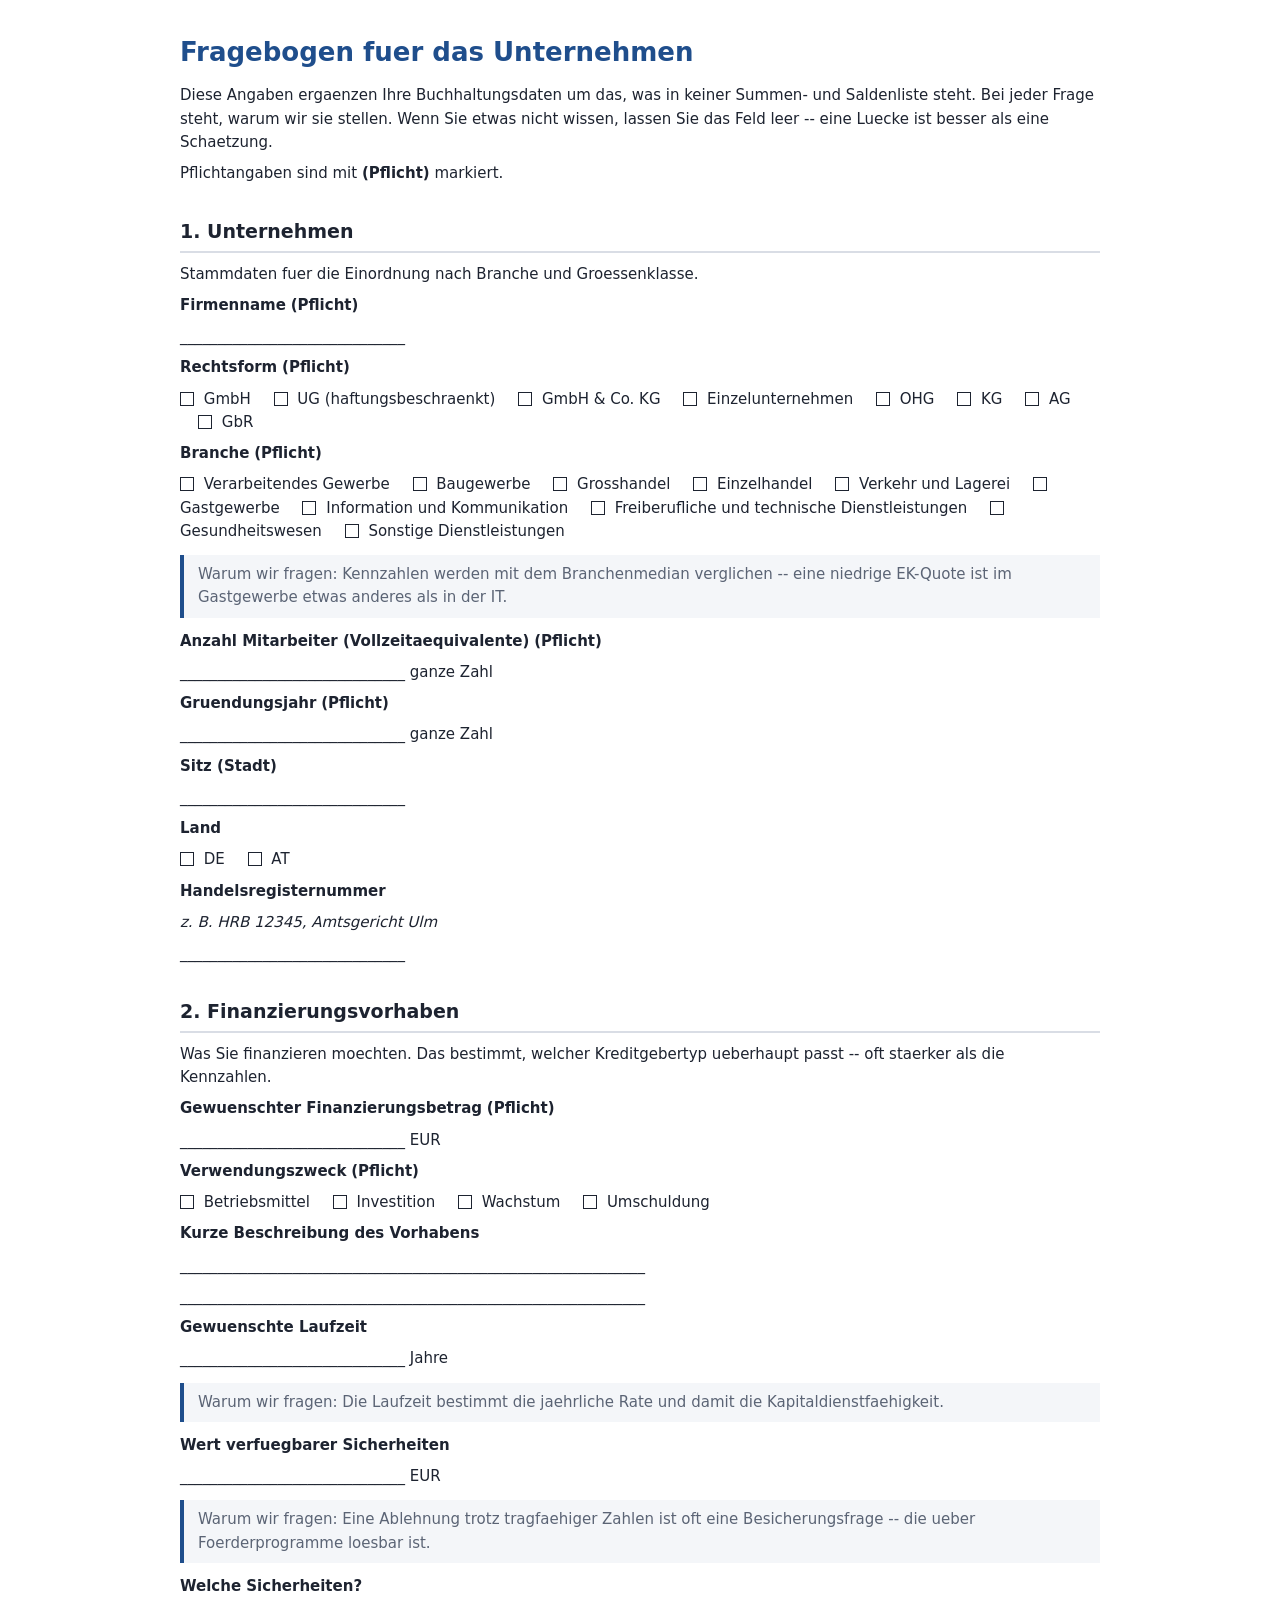
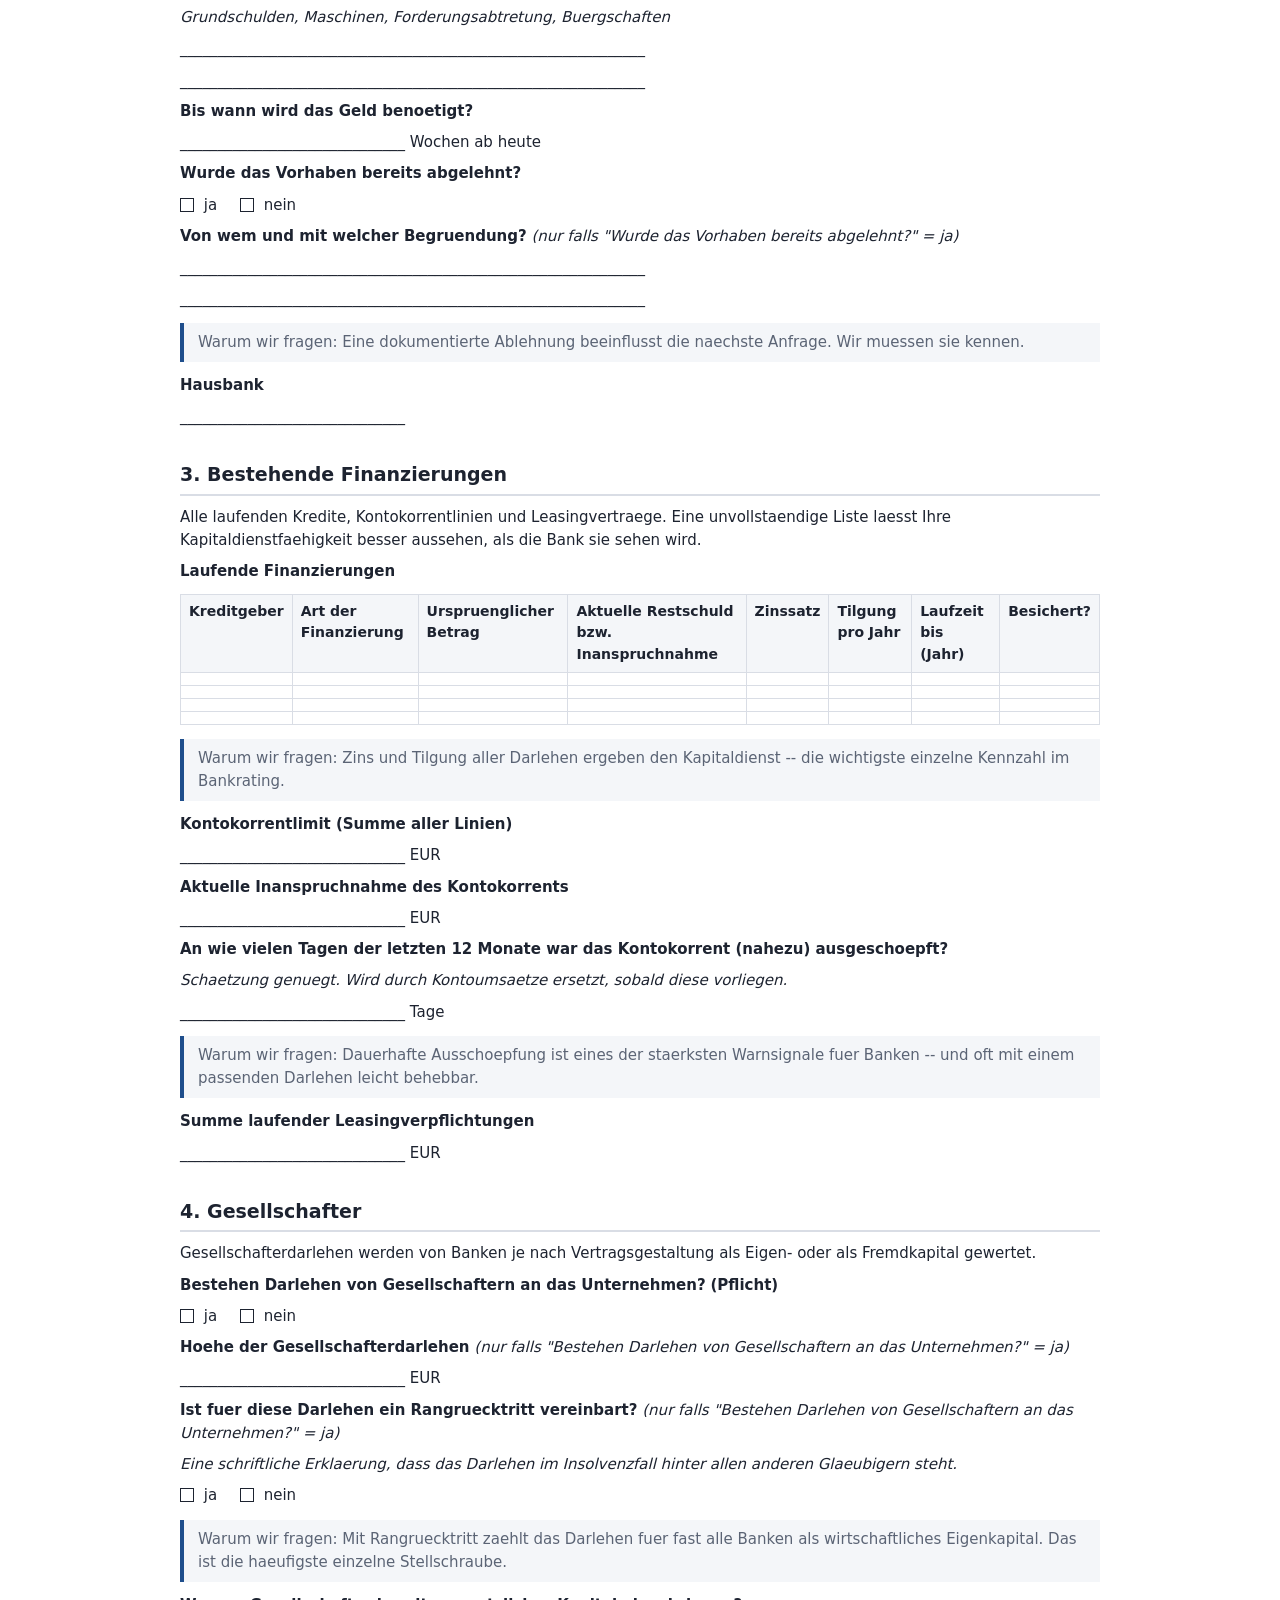
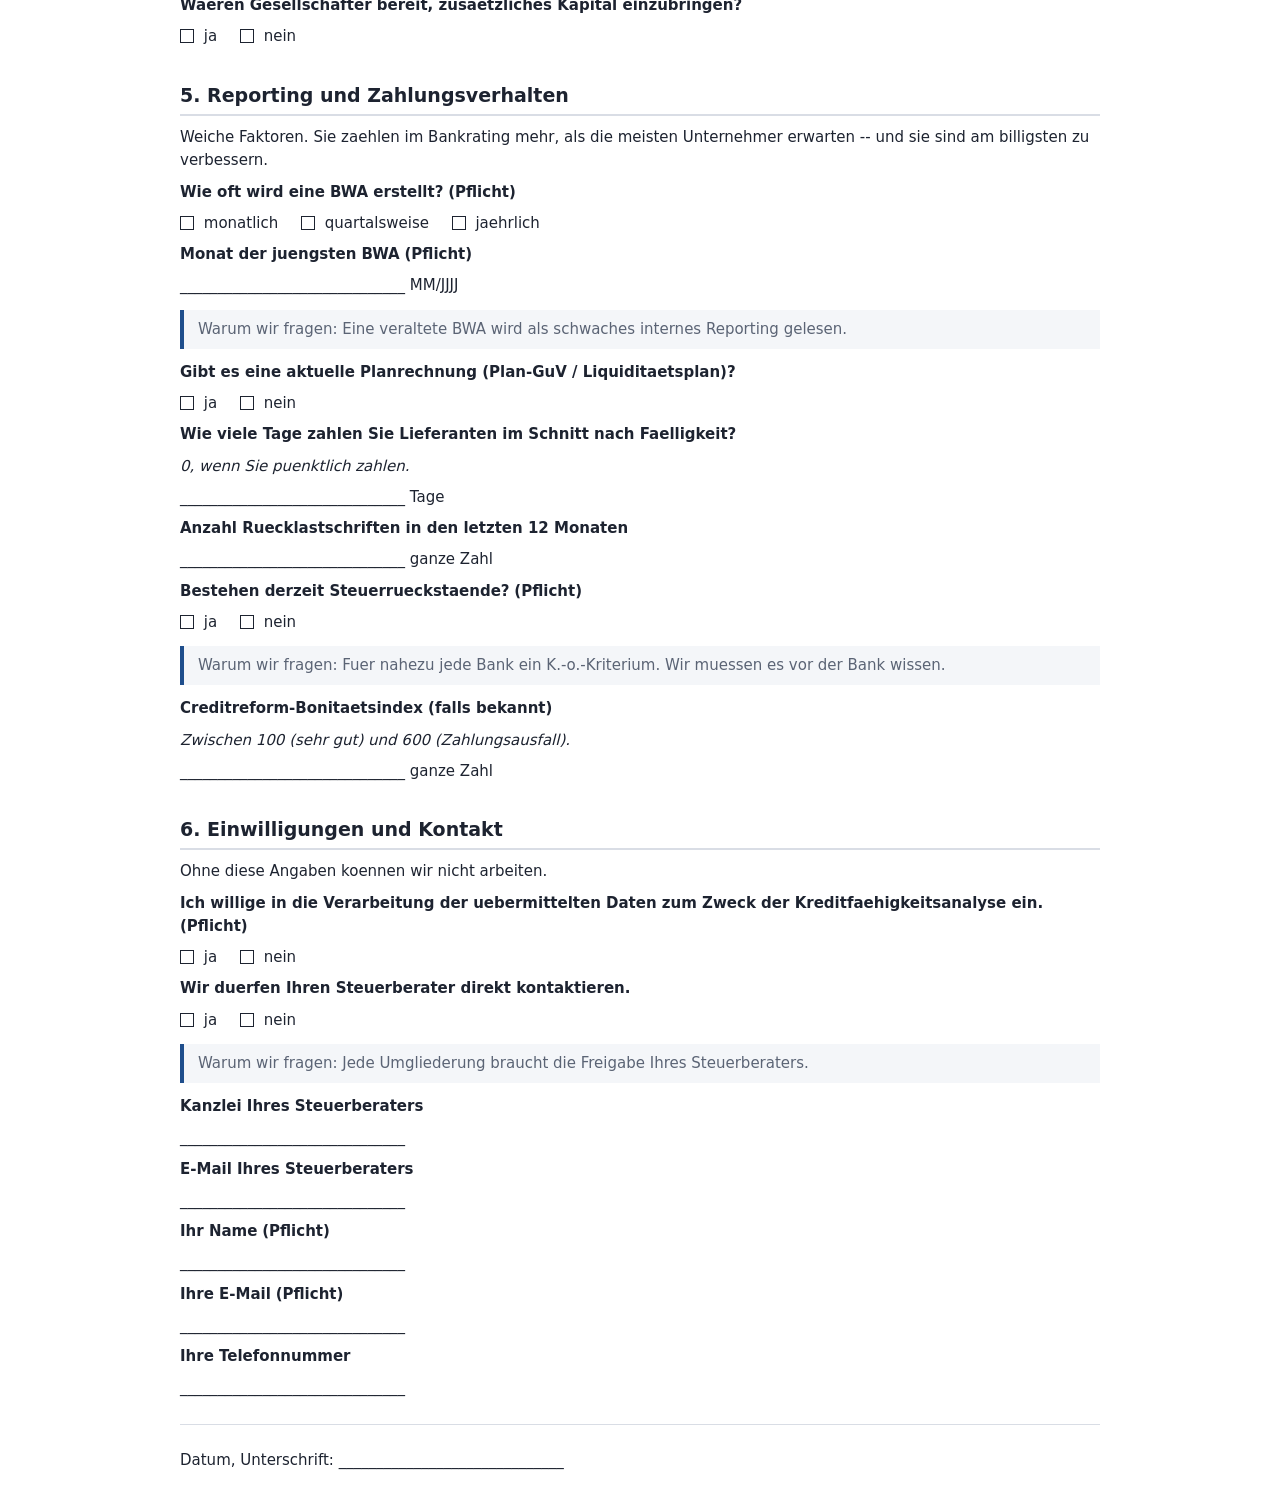
==== docs/intake/Fragebogen_Unternehmen.html @ 27d6b3a2 "Add client intake: questionnaires, uploads, letters, local portal Completes the engagement workflow " ====
<!doctype html>
<html lang="de"><head><meta charset="utf-8"><meta name="viewport" content="width=device-width, initial-scale=1"><title>Fragebogen fuer das Unternehmen</title><style>
:root { --ink:#1d2330; --muted:#5b6475; --line:#d9dde5; --accent:#1f4e8c; --warn:#8a1c1c;
        --bg:#ffffff; --soft:#f4f6f9; }
* { box-sizing: border-box; }
body { font: 15px/1.55 "Segoe UI", system-ui, -apple-system, Arial, sans-serif;
       color: var(--ink); background: var(--bg); margin: 0; padding: 32px 16px; }
main { max-width: 920px; margin: 0 auto; }
h1 { font-size: 26px; margin: 0 0 12px; color: var(--accent); }
h2 { font-size: 19px; margin: 32px 0 10px; padding-bottom: 4px;
     border-bottom: 2px solid var(--line); }
h3 { font-size: 16px; margin: 22px 0 6px; }
p { margin: 8px 0; }
.table-wrap { overflow-x: auto; margin: 10px 0 14px; }
table { border-collapse: collapse; width: 100%; font-size: 14px; }
th, td { border: 1px solid var(--line); padding: 6px 8px; text-align: left;
         vertical-align: top; }
th { background: var(--soft); }
blockquote { margin: 12px 0; padding: 8px 14px; border-left: 4px solid var(--accent);
             background: var(--soft); color: var(--muted); }
code { background: var(--soft); padding: 1px 4px; border-radius: 3px; }
pre { background: var(--soft); padding: 10px; overflow-x: auto; }
hr { border: 0; border-top: 1px solid var(--line); margin: 24px 0; }
.box { display:inline-block; width:14px; height:14px; border:1.5px solid var(--ink);
       vertical-align:-2px; margin: 0 5px 0 18px; }
p > .box:first-child { margin-left: 0; }
@media print {
  body { padding: 0; font-size: 12px; }
  h2 { page-break-after: avoid; }
  table, blockquote { page-break-inside: avoid; }
}
</style></head><body><main>
<h1>Fragebogen fuer das Unternehmen</h1>
<p>Diese Angaben ergaenzen Ihre Buchhaltungsdaten um das, was in keiner Summen- und Saldenliste steht. Bei jeder Frage steht, warum wir sie stellen. Wenn Sie etwas nicht wissen, lassen Sie das Feld leer -- eine Luecke ist besser als eine Schaetzung.</p>
<p>Pflichtangaben sind mit <strong>(Pflicht)</strong> markiert.</p>
<h2>1. Unternehmen</h2>
<p>Stammdaten fuer die Einordnung nach Branche und Groessenklasse.</p>
<p><strong>Firmenname</strong> <strong>(Pflicht)</strong></p>
<p>______________________________</p>
<p><strong>Rechtsform</strong> <strong>(Pflicht)</strong></p>
<p><span class="box"></span> GmbH   <span class="box"></span> UG (haftungsbeschraenkt)   <span class="box"></span> GmbH &amp; Co. KG   <span class="box"></span> Einzelunternehmen   <span class="box"></span> OHG   <span class="box"></span> KG   <span class="box"></span> AG   <span class="box"></span> GbR</p>
<p><strong>Branche</strong> <strong>(Pflicht)</strong></p>
<p><span class="box"></span> Verarbeitendes Gewerbe   <span class="box"></span> Baugewerbe   <span class="box"></span> Grosshandel   <span class="box"></span> Einzelhandel   <span class="box"></span> Verkehr und Lagerei   <span class="box"></span> Gastgewerbe   <span class="box"></span> Information und Kommunikation   <span class="box"></span> Freiberufliche und technische Dienstleistungen   <span class="box"></span> Gesundheitswesen   <span class="box"></span> Sonstige Dienstleistungen</p>
<blockquote>Warum wir fragen: Kennzahlen werden mit dem Branchenmedian verglichen -- eine niedrige EK-Quote ist im Gastgewerbe etwas anderes als in der IT.</blockquote>
<p><strong>Anzahl Mitarbeiter (Vollzeitaequivalente)</strong> <strong>(Pflicht)</strong></p>
<p>______________________________ ganze Zahl</p>
<p><strong>Gruendungsjahr</strong> <strong>(Pflicht)</strong></p>
<p>______________________________ ganze Zahl</p>
<p><strong>Sitz (Stadt)</strong></p>
<p>______________________________</p>
<p><strong>Land</strong></p>
<p><span class="box"></span> DE   <span class="box"></span> AT</p>
<p><strong>Handelsregisternummer</strong></p>
<p><em>z. B. HRB 12345, Amtsgericht Ulm</em></p>
<p>______________________________</p>
<h2>2. Finanzierungsvorhaben</h2>
<p>Was Sie finanzieren moechten. Das bestimmt, welcher Kreditgebertyp ueberhaupt passt -- oft staerker als die Kennzahlen.</p>
<p><strong>Gewuenschter Finanzierungsbetrag</strong> <strong>(Pflicht)</strong></p>
<p>______________________________ EUR</p>
<p><strong>Verwendungszweck</strong> <strong>(Pflicht)</strong></p>
<p><span class="box"></span> Betriebsmittel   <span class="box"></span> Investition   <span class="box"></span> Wachstum   <span class="box"></span> Umschuldung</p>
<p><strong>Kurze Beschreibung des Vorhabens</strong></p>
<p>______________________________________________________________</p>
<p>______________________________________________________________</p>
<p><strong>Gewuenschte Laufzeit</strong></p>
<p>______________________________ Jahre</p>
<blockquote>Warum wir fragen: Die Laufzeit bestimmt die jaehrliche Rate und damit die Kapitaldienstfaehigkeit.</blockquote>
<p><strong>Wert verfuegbarer Sicherheiten</strong></p>
<p>______________________________ EUR</p>
<blockquote>Warum wir fragen: Eine Ablehnung trotz tragfaehiger Zahlen ist oft eine Besicherungsfrage -- die ueber Foerderprogramme loesbar ist.</blockquote>
<p><strong>Welche Sicherheiten?</strong></p>
<p><em>Grundschulden, Maschinen, Forderungsabtretung, Buergschaften</em></p>
<p>______________________________________________________________</p>
<p>______________________________________________________________</p>
<p><strong>Bis wann wird das Geld benoetigt?</strong></p>
<p>______________________________ Wochen ab heute</p>
<p><strong>Wurde das Vorhaben bereits abgelehnt?</strong></p>
<p><span class="box"></span> ja   <span class="box"></span> nein</p>
<p><strong>Von wem und mit welcher Begruendung?</strong> <em>(nur falls "Wurde das Vorhaben bereits abgelehnt?" = ja)</em></p>
<p>______________________________________________________________</p>
<p>______________________________________________________________</p>
<blockquote>Warum wir fragen: Eine dokumentierte Ablehnung beeinflusst die naechste Anfrage. Wir muessen sie kennen.</blockquote>
<p><strong>Hausbank</strong></p>
<p>______________________________</p>
<h2>3. Bestehende Finanzierungen</h2>
<p>Alle laufenden Kredite, Kontokorrentlinien und Leasingvertraege. Eine unvollstaendige Liste laesst Ihre Kapitaldienstfaehigkeit besser aussehen, als die Bank sie sehen wird.</p>
<p><strong>Laufende Finanzierungen</strong></p>
<div class="table-wrap"><table><thead><tr><th>Kreditgeber</th><th>Art der Finanzierung</th><th>Urspruenglicher Betrag</th><th>Aktuelle Restschuld bzw. Inanspruchnahme</th><th>Zinssatz</th><th>Tilgung pro Jahr</th><th>Laufzeit bis (Jahr)</th><th>Besichert?</th></tr></thead><tbody><tr><td></td><td></td><td></td><td></td><td></td><td></td><td></td><td></td></tr><tr><td></td><td></td><td></td><td></td><td></td><td></td><td></td><td></td></tr><tr><td></td><td></td><td></td><td></td><td></td><td></td><td></td><td></td></tr><tr><td></td><td></td><td></td><td></td><td></td><td></td><td></td><td></td></tr></tbody></table></div>
<blockquote>Warum wir fragen: Zins und Tilgung aller Darlehen ergeben den Kapitaldienst -- die wichtigste einzelne Kennzahl im Bankrating.</blockquote>
<p><strong>Kontokorrentlimit (Summe aller Linien)</strong></p>
<p>______________________________ EUR</p>
<p><strong>Aktuelle Inanspruchnahme des Kontokorrents</strong></p>
<p>______________________________ EUR</p>
<p><strong>An wie vielen Tagen der letzten 12 Monate war das Kontokorrent (nahezu) ausgeschoepft?</strong></p>
<p><em>Schaetzung genuegt. Wird durch Kontoumsaetze ersetzt, sobald diese vorliegen.</em></p>
<p>______________________________ Tage</p>
<blockquote>Warum wir fragen: Dauerhafte Ausschoepfung ist eines der staerksten Warnsignale fuer Banken -- und oft mit einem passenden Darlehen leicht behebbar.</blockquote>
<p><strong>Summe laufender Leasingverpflichtungen</strong></p>
<p>______________________________ EUR</p>
<h2>4. Gesellschafter</h2>
<p>Gesellschafterdarlehen werden von Banken je nach Vertragsgestaltung als Eigen- oder als Fremdkapital gewertet.</p>
<p><strong>Bestehen Darlehen von Gesellschaftern an das Unternehmen?</strong> <strong>(Pflicht)</strong></p>
<p><span class="box"></span> ja   <span class="box"></span> nein</p>
<p><strong>Hoehe der Gesellschafterdarlehen</strong> <em>(nur falls "Bestehen Darlehen von Gesellschaftern an das Unternehmen?" = ja)</em></p>
<p>______________________________ EUR</p>
<p><strong>Ist fuer diese Darlehen ein Rangruecktritt vereinbart?</strong> <em>(nur falls "Bestehen Darlehen von Gesellschaftern an das Unternehmen?" = ja)</em></p>
<p><em>Eine schriftliche Erklaerung, dass das Darlehen im Insolvenzfall hinter allen anderen Glaeubigern steht.</em></p>
<p><span class="box"></span> ja   <span class="box"></span> nein</p>
<blockquote>Warum wir fragen: Mit Rangruecktritt zaehlt das Darlehen fuer fast alle Banken als wirtschaftliches Eigenkapital. Das ist die haeufigste einzelne Stellschraube.</blockquote>
<p><strong>Waeren Gesellschafter bereit, zusaetzliches Kapital einzubringen?</strong></p>
<p><span class="box"></span> ja   <span class="box"></span> nein</p>
<h2>5. Reporting und Zahlungsverhalten</h2>
<p>Weiche Faktoren. Sie zaehlen im Bankrating mehr, als die meisten Unternehmer erwarten -- und sie sind am billigsten zu verbessern.</p>
<p><strong>Wie oft wird eine BWA erstellt?</strong> <strong>(Pflicht)</strong></p>
<p><span class="box"></span> monatlich   <span class="box"></span> quartalsweise   <span class="box"></span> jaehrlich</p>
<p><strong>Monat der juengsten BWA</strong> <strong>(Pflicht)</strong></p>
<p>______________________________ MM/JJJJ</p>
<blockquote>Warum wir fragen: Eine veraltete BWA wird als schwaches internes Reporting gelesen.</blockquote>
<p><strong>Gibt es eine aktuelle Planrechnung (Plan-GuV / Liquiditaetsplan)?</strong></p>
<p><span class="box"></span> ja   <span class="box"></span> nein</p>
<p><strong>Wie viele Tage zahlen Sie Lieferanten im Schnitt nach Faelligkeit?</strong></p>
<p><em>0, wenn Sie puenktlich zahlen.</em></p>
<p>______________________________ Tage</p>
<p><strong>Anzahl Ruecklastschriften in den letzten 12 Monaten</strong></p>
<p>______________________________ ganze Zahl</p>
<p><strong>Bestehen derzeit Steuerrueckstaende?</strong> <strong>(Pflicht)</strong></p>
<p><span class="box"></span> ja   <span class="box"></span> nein</p>
<blockquote>Warum wir fragen: Fuer nahezu jede Bank ein K.-o.-Kriterium. Wir muessen es vor der Bank wissen.</blockquote>
<p><strong>Creditreform-Bonitaetsindex (falls bekannt)</strong></p>
<p><em>Zwischen 100 (sehr gut) und 600 (Zahlungsausfall).</em></p>
<p>______________________________ ganze Zahl</p>
<h2>6. Einwilligungen und Kontakt</h2>
<p>Ohne diese Angaben koennen wir nicht arbeiten.</p>
<p><strong>Ich willige in die Verarbeitung der uebermittelten Daten zum Zweck der Kreditfaehigkeitsanalyse ein.</strong> <strong>(Pflicht)</strong></p>
<p><span class="box"></span> ja   <span class="box"></span> nein</p>
<p><strong>Wir duerfen Ihren Steuerberater direkt kontaktieren.</strong></p>
<p><span class="box"></span> ja   <span class="box"></span> nein</p>
<blockquote>Warum wir fragen: Jede Umgliederung braucht die Freigabe Ihres Steuerberaters.</blockquote>
<p><strong>Kanzlei Ihres Steuerberaters</strong></p>
<p>______________________________</p>
<p><strong>E-Mail Ihres Steuerberaters</strong></p>
<p>______________________________</p>
<p><strong>Ihr Name</strong> <strong>(Pflicht)</strong></p>
<p>______________________________</p>
<p><strong>Ihre E-Mail</strong> <strong>(Pflicht)</strong></p>
<p>______________________________</p>
<p><strong>Ihre Telefonnummer</strong></p>
<p>______________________________</p>
<hr>
<p>Datum, Unterschrift: ______________________________</p>
</main></body></html>
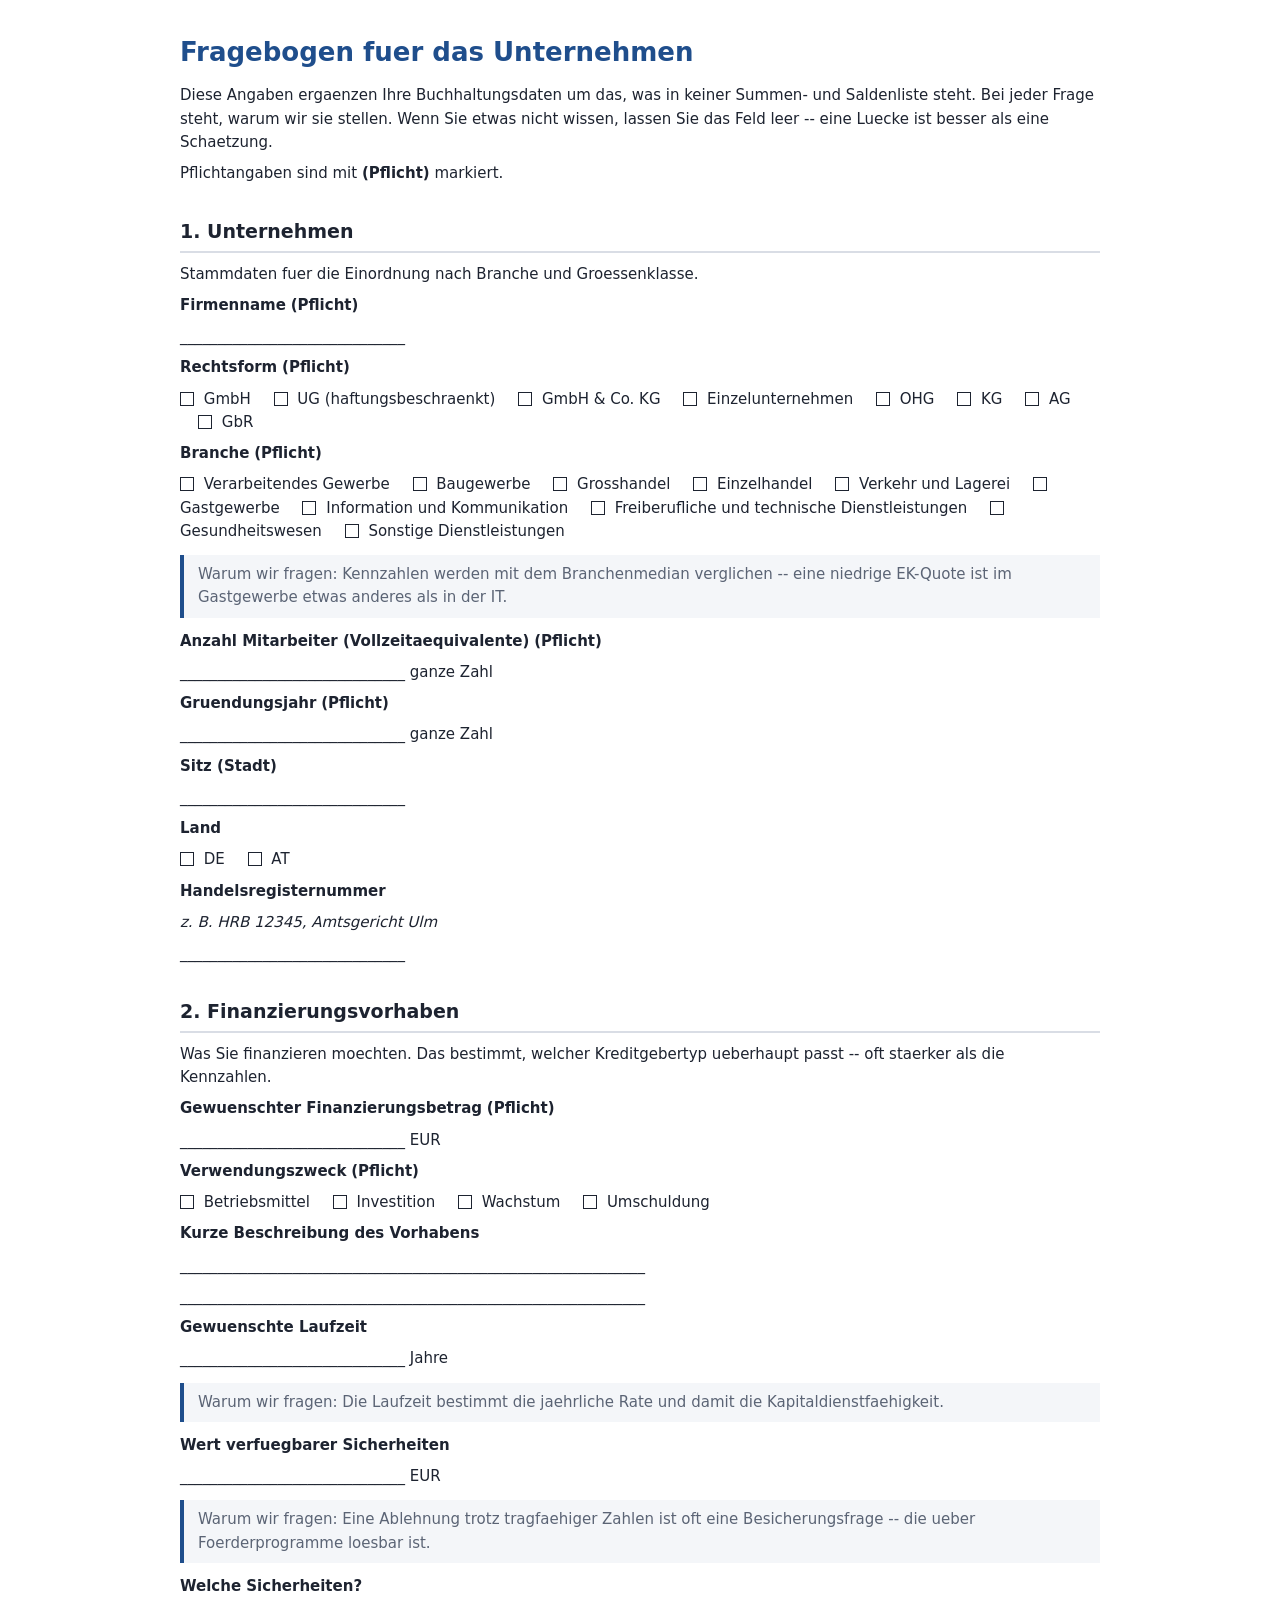
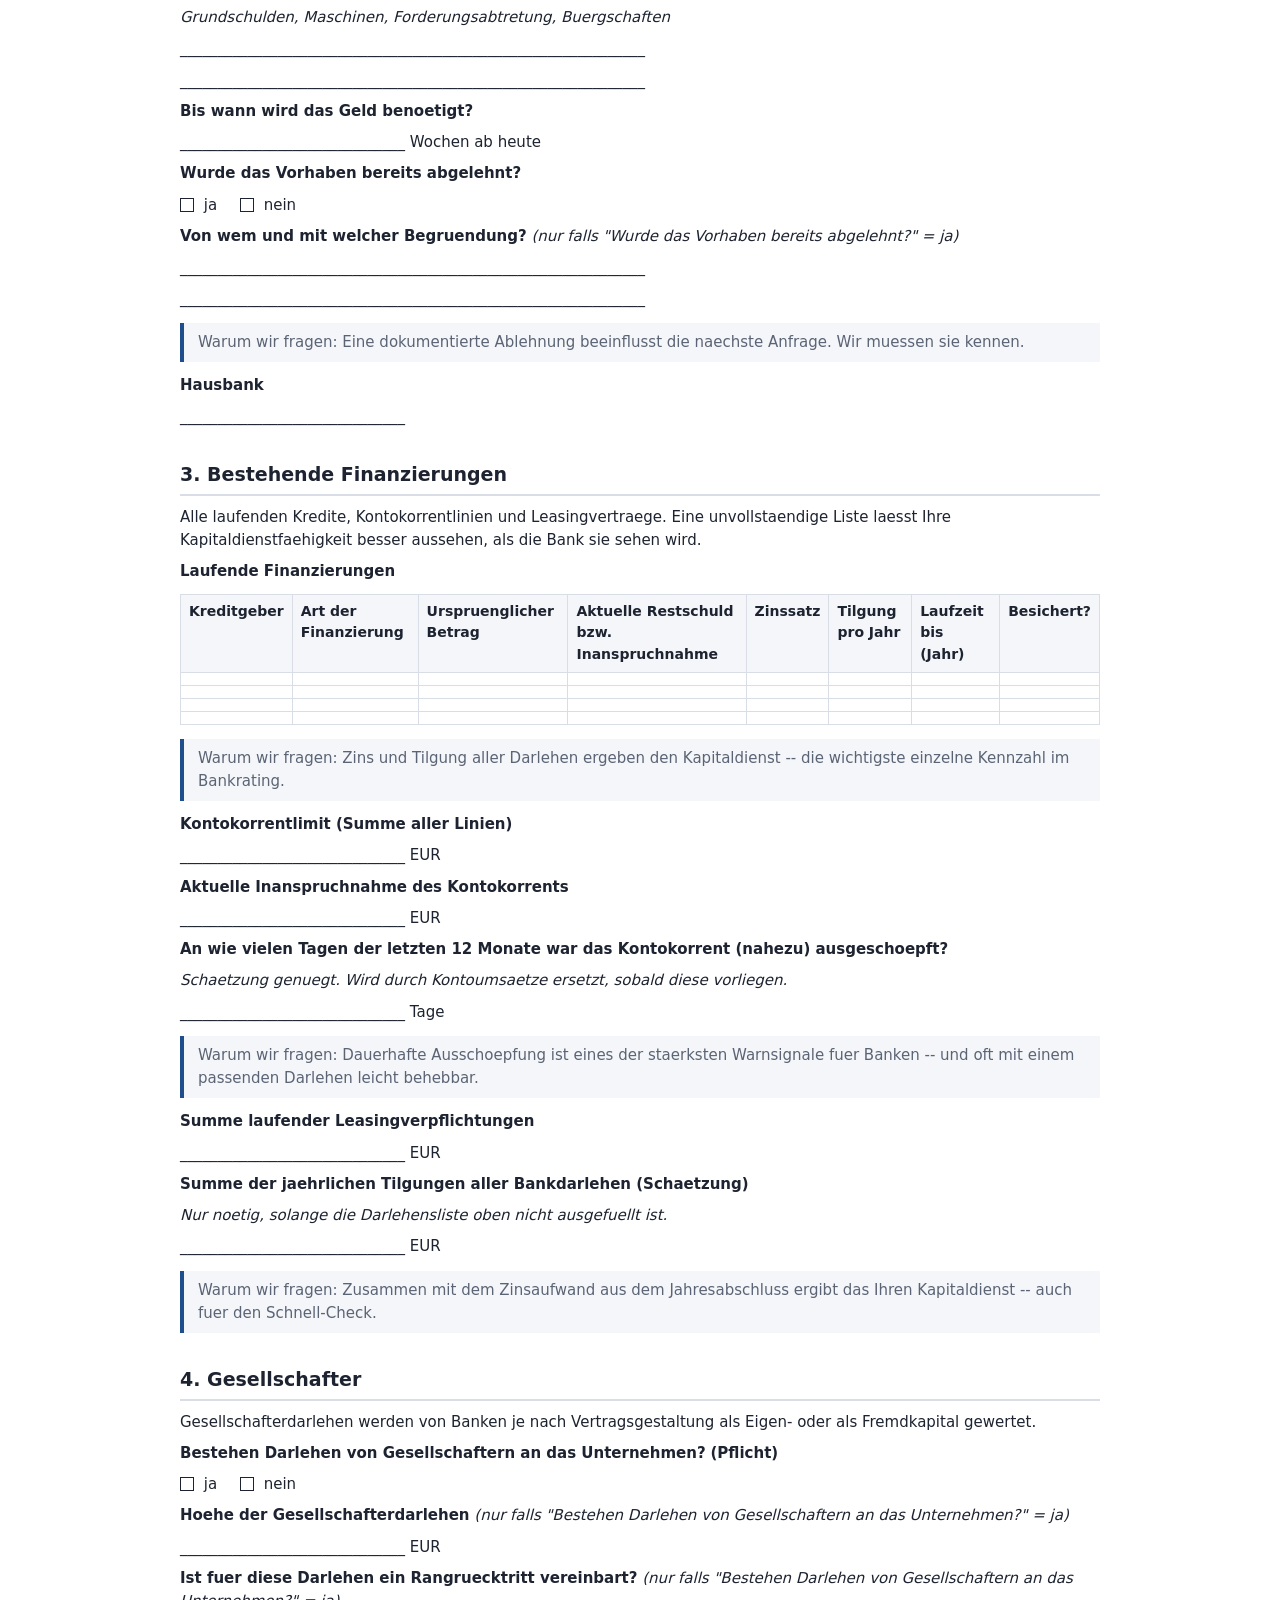
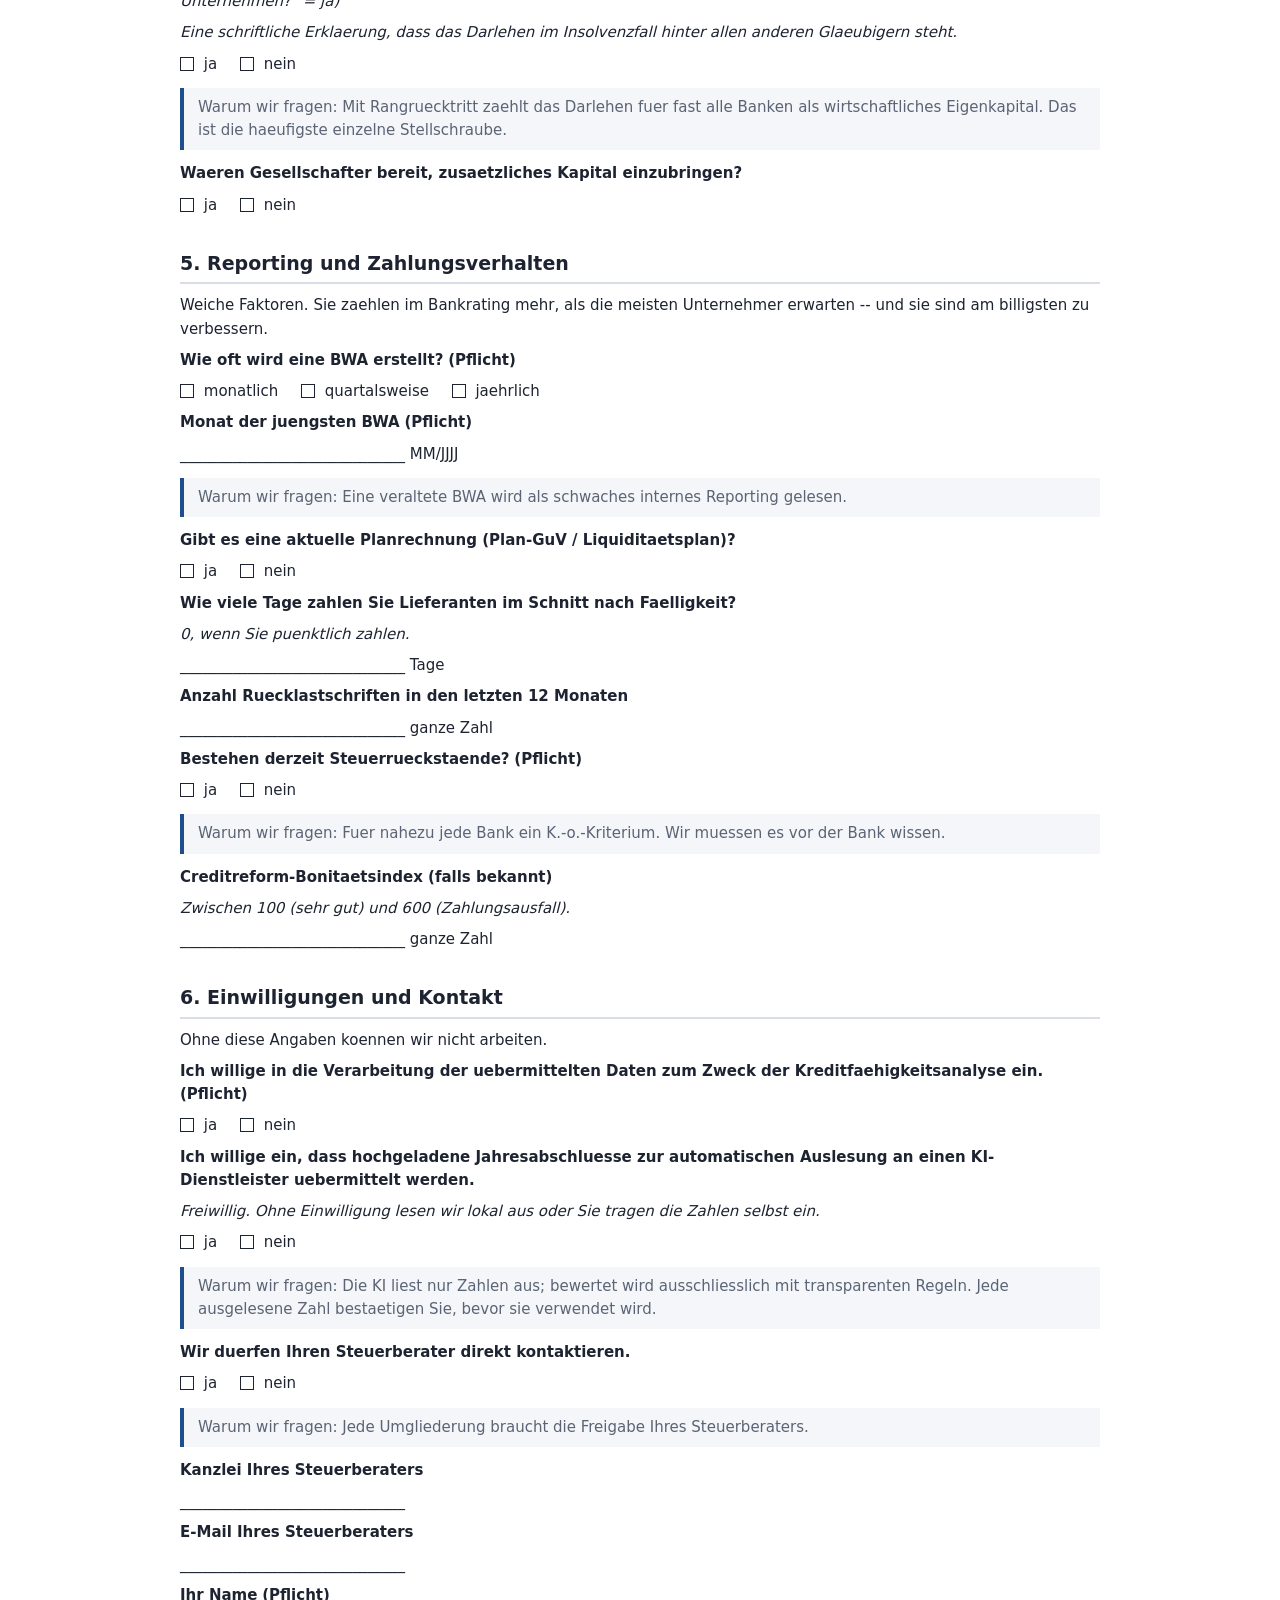
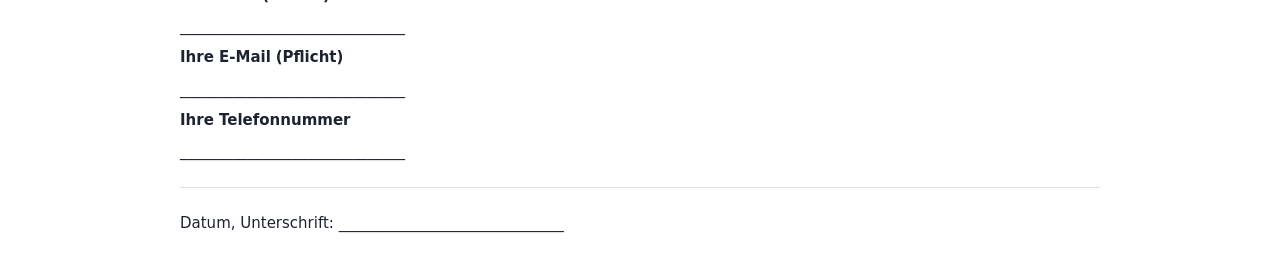
==== commit 91cdede3: "Add free AI-assisted credit check, tiered products and data-protection controls Funnel: a free self-" ====
--- a/docs/intake/Fragebogen_Unternehmen.html
+++ b/docs/intake/Fragebogen_Unternehmen.html
@@ -97,6 +97,10 @@
 <blockquote>Warum wir fragen: Dauerhafte Ausschoepfung ist eines der staerksten Warnsignale fuer Banken -- und oft mit einem passenden Darlehen leicht behebbar.</blockquote>
 <p><strong>Summe laufender Leasingverpflichtungen</strong></p>
 <p>______________________________ EUR</p>
+<p><strong>Summe der jaehrlichen Tilgungen aller Bankdarlehen (Schaetzung)</strong></p>
+<p><em>Nur noetig, solange die Darlehensliste oben nicht ausgefuellt ist.</em></p>
+<p>______________________________ EUR</p>
+<blockquote>Warum wir fragen: Zusammen mit dem Zinsaufwand aus dem Jahresabschluss ergibt das Ihren Kapitaldienst -- auch fuer den Schnell-Check.</blockquote>
 <h2>4. Gesellschafter</h2>
 <p>Gesellschafterdarlehen werden von Banken je nach Vertragsgestaltung als Eigen- oder als Fremdkapital gewertet.</p>
 <p><strong>Bestehen Darlehen von Gesellschaftern an das Unternehmen?</strong> <strong>(Pflicht)</strong></p>
@@ -133,6 +137,10 @@
 <p>Ohne diese Angaben koennen wir nicht arbeiten.</p>
 <p><strong>Ich willige in die Verarbeitung der uebermittelten Daten zum Zweck der Kreditfaehigkeitsanalyse ein.</strong> <strong>(Pflicht)</strong></p>
 <p><span class="box"></span> ja   <span class="box"></span> nein</p>
+<p><strong>Ich willige ein, dass hochgeladene Jahresabschluesse zur automatischen Auslesung an einen KI-Dienstleister uebermittelt werden.</strong></p>
+<p><em>Freiwillig. Ohne Einwilligung lesen wir lokal aus oder Sie tragen die Zahlen selbst ein.</em></p>
+<p><span class="box"></span> ja   <span class="box"></span> nein</p>
+<blockquote>Warum wir fragen: Die KI liest nur Zahlen aus; bewertet wird ausschliesslich mit transparenten Regeln. Jede ausgelesene Zahl bestaetigen Sie, bevor sie verwendet wird.</blockquote>
 <p><strong>Wir duerfen Ihren Steuerberater direkt kontaktieren.</strong></p>
 <p><span class="box"></span> ja   <span class="box"></span> nein</p>
 <blockquote>Warum wir fragen: Jede Umgliederung braucht die Freigabe Ihres Steuerberaters.</blockquote>
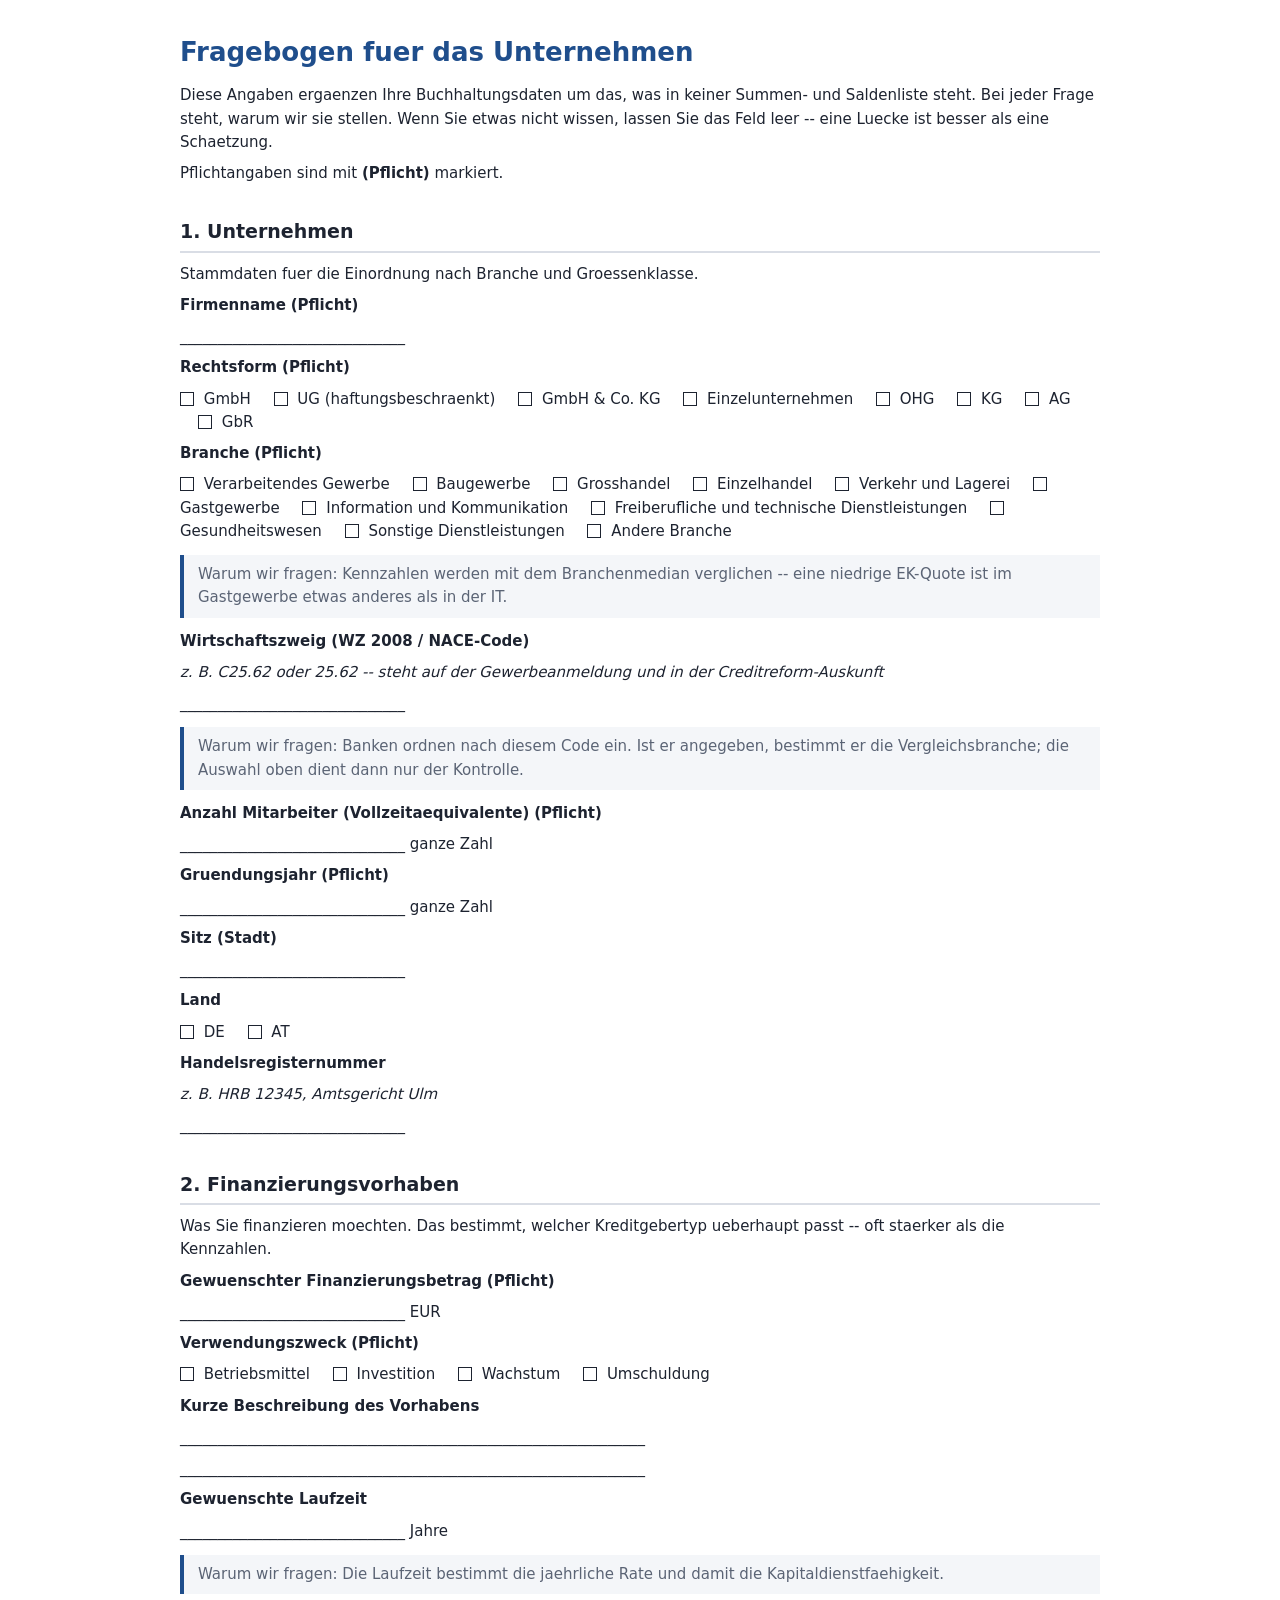
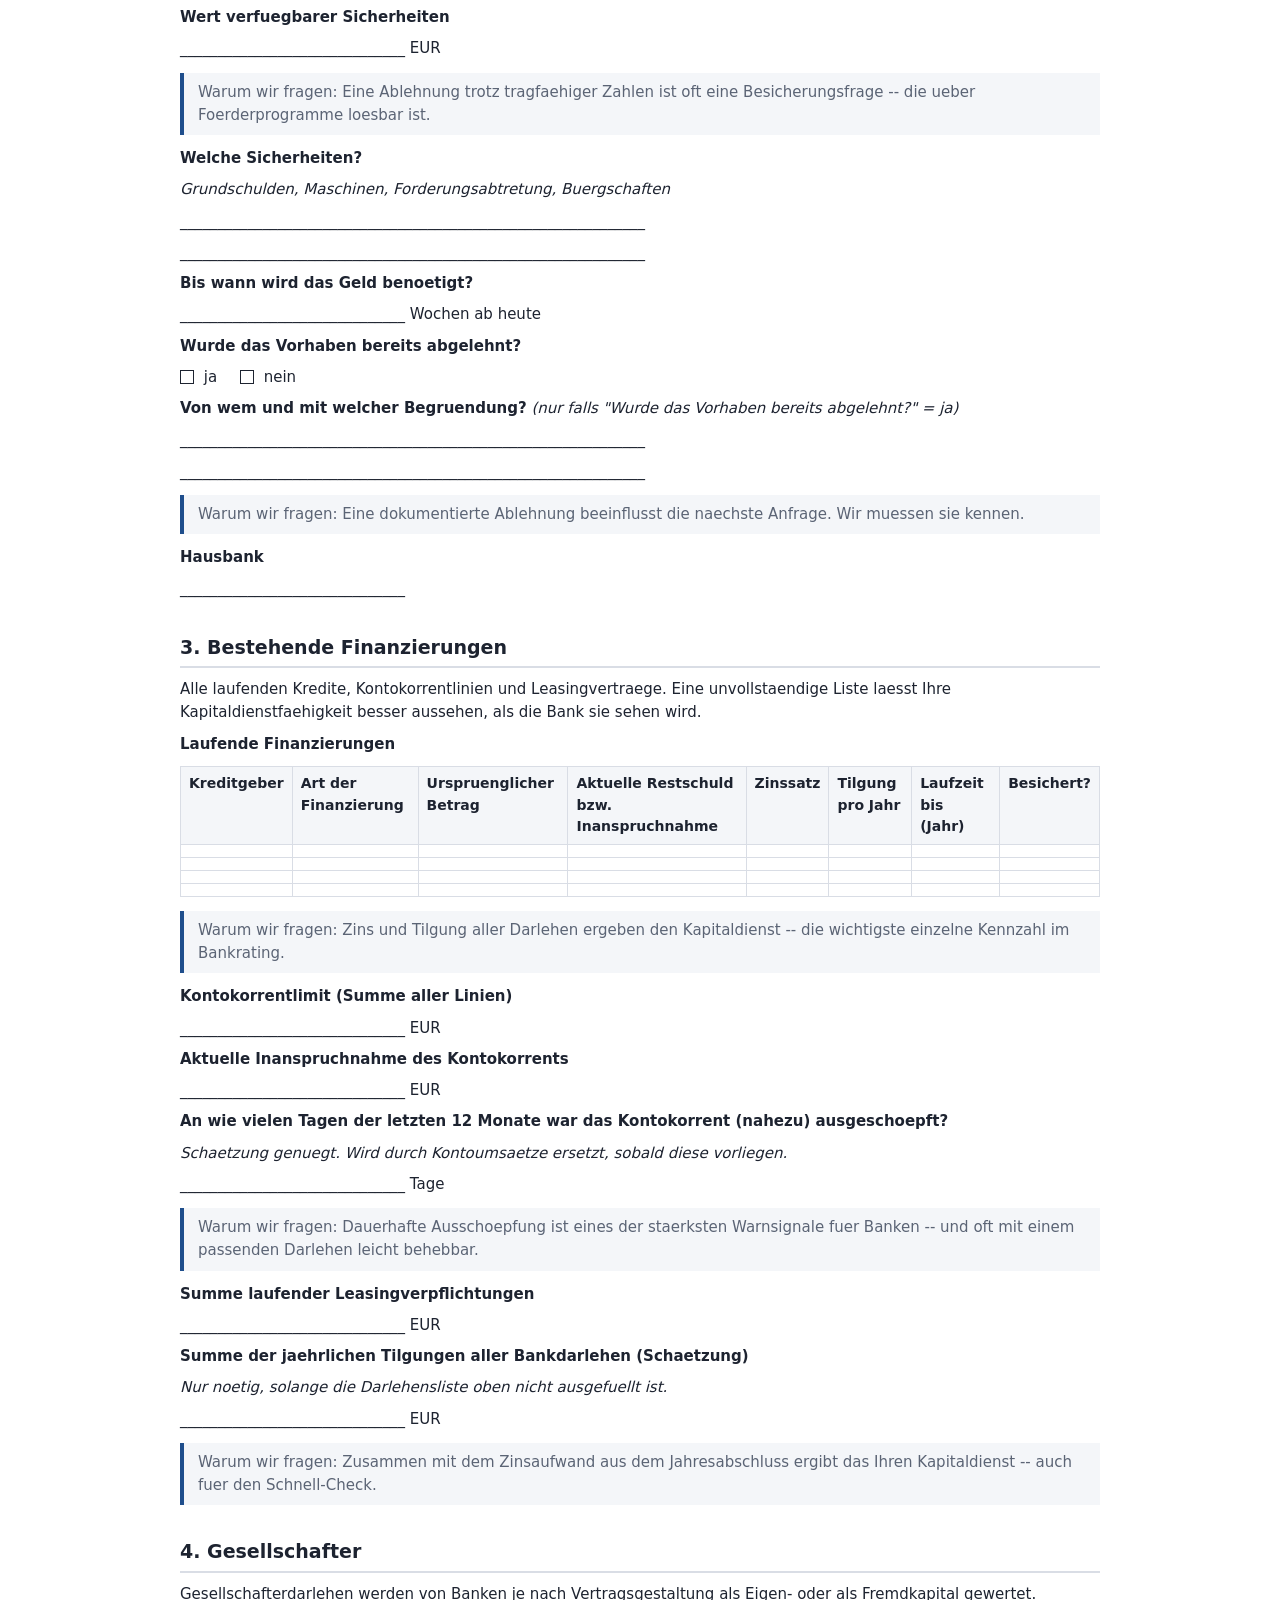
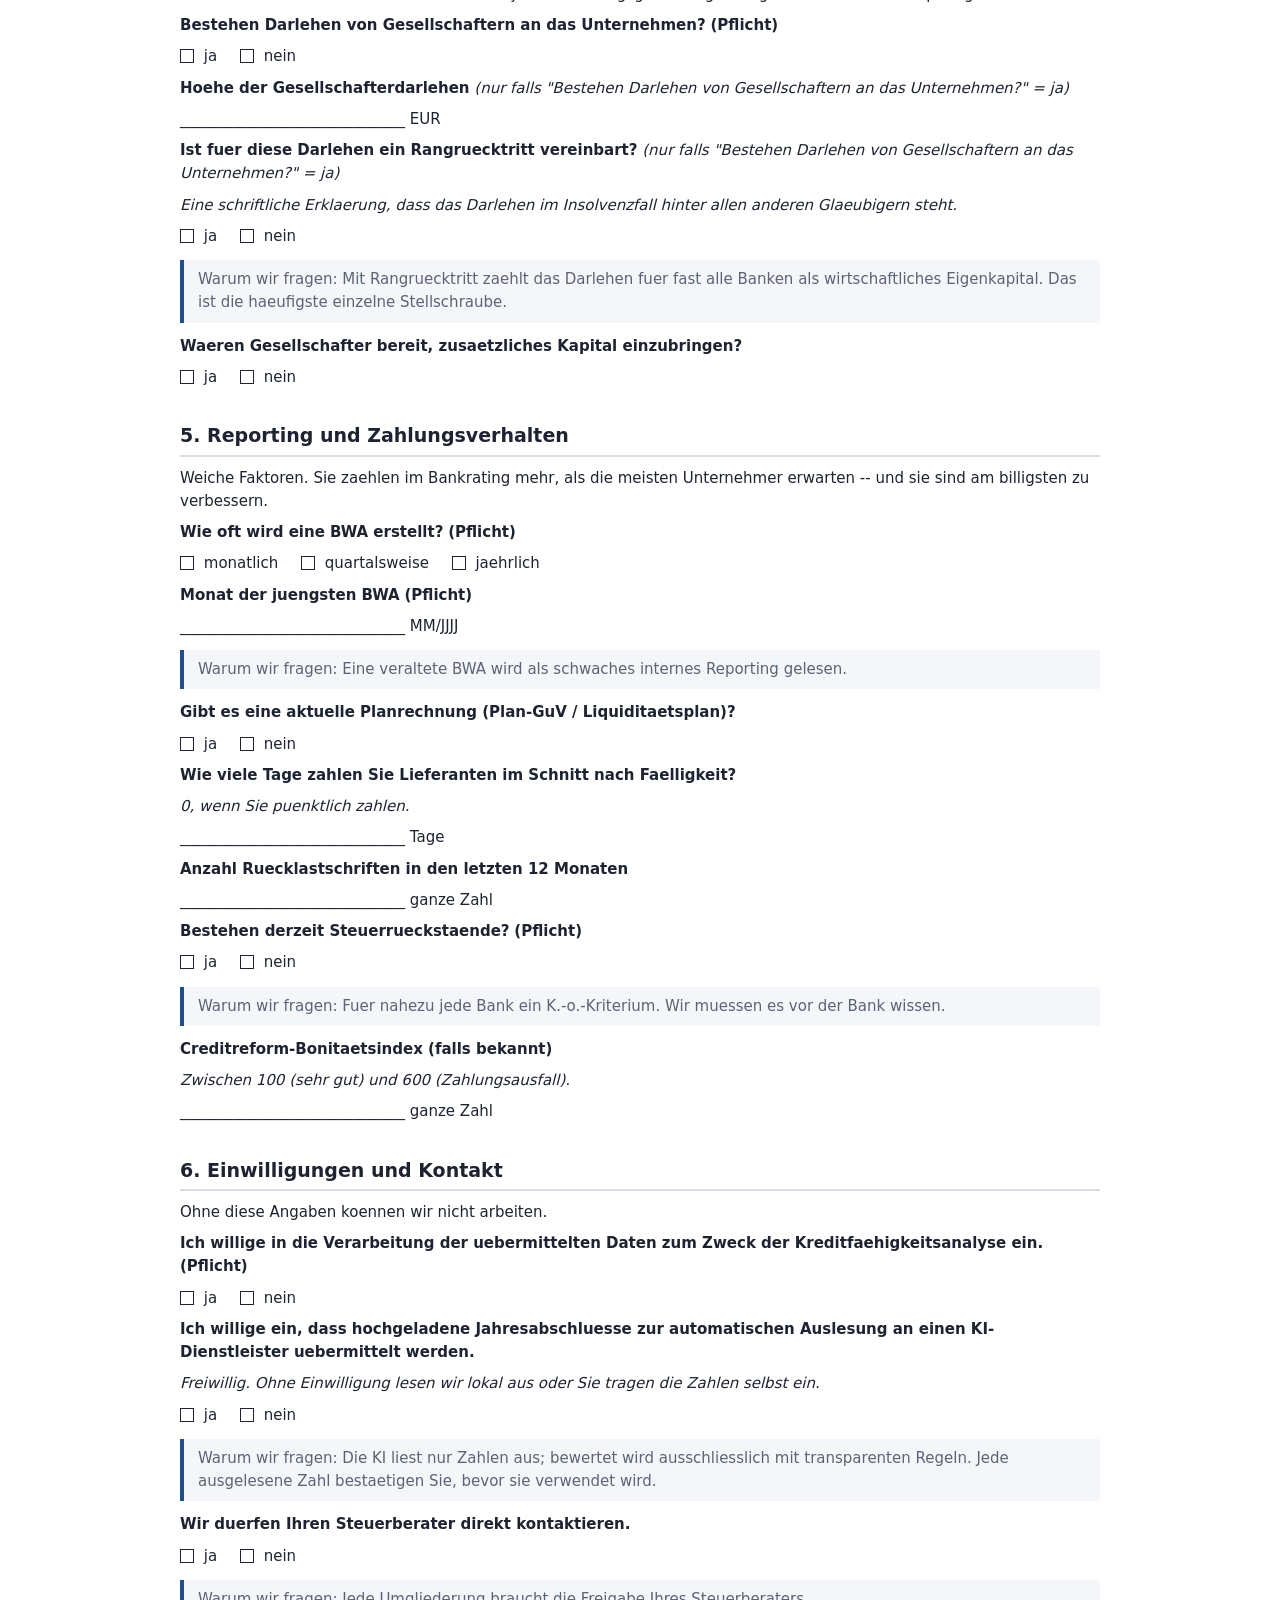
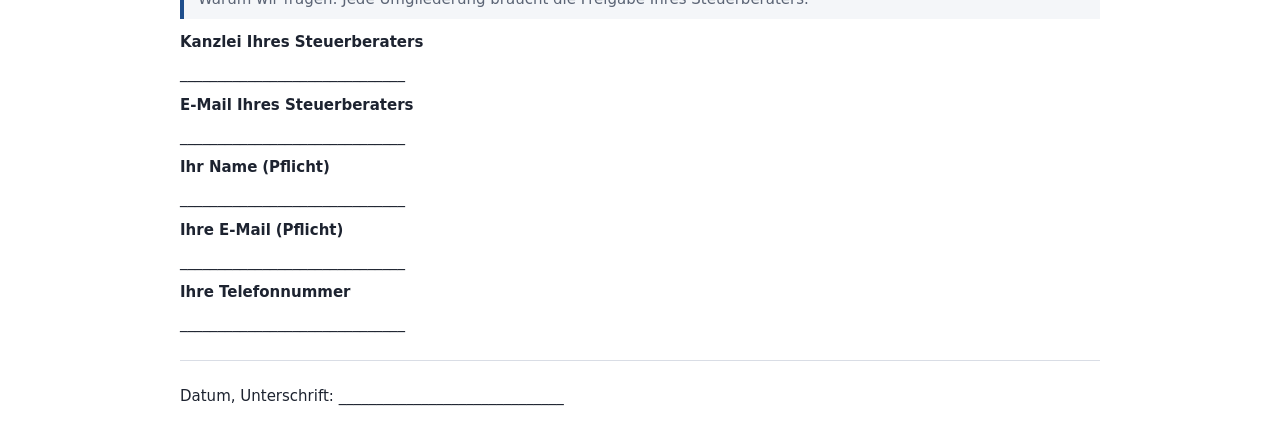
==== commit 7e2490ec: "Score against the client's own sector, classified by its WZ code The six Bundesbank-calibrated facto" ====
--- a/docs/intake/Fragebogen_Unternehmen.html
+++ b/docs/intake/Fragebogen_Unternehmen.html
@@ -40,8 +40,12 @@
 <p><strong>Rechtsform</strong> <strong>(Pflicht)</strong></p>
 <p><span class="box"></span> GmbH   <span class="box"></span> UG (haftungsbeschraenkt)   <span class="box"></span> GmbH &amp; Co. KG   <span class="box"></span> Einzelunternehmen   <span class="box"></span> OHG   <span class="box"></span> KG   <span class="box"></span> AG   <span class="box"></span> GbR</p>
 <p><strong>Branche</strong> <strong>(Pflicht)</strong></p>
-<p><span class="box"></span> Verarbeitendes Gewerbe   <span class="box"></span> Baugewerbe   <span class="box"></span> Grosshandel   <span class="box"></span> Einzelhandel   <span class="box"></span> Verkehr und Lagerei   <span class="box"></span> Gastgewerbe   <span class="box"></span> Information und Kommunikation   <span class="box"></span> Freiberufliche und technische Dienstleistungen   <span class="box"></span> Gesundheitswesen   <span class="box"></span> Sonstige Dienstleistungen</p>
+<p><span class="box"></span> Verarbeitendes Gewerbe   <span class="box"></span> Baugewerbe   <span class="box"></span> Grosshandel   <span class="box"></span> Einzelhandel   <span class="box"></span> Verkehr und Lagerei   <span class="box"></span> Gastgewerbe   <span class="box"></span> Information und Kommunikation   <span class="box"></span> Freiberufliche und technische Dienstleistungen   <span class="box"></span> Gesundheitswesen   <span class="box"></span> Sonstige Dienstleistungen   <span class="box"></span> Andere Branche</p>
 <blockquote>Warum wir fragen: Kennzahlen werden mit dem Branchenmedian verglichen -- eine niedrige EK-Quote ist im Gastgewerbe etwas anderes als in der IT.</blockquote>
+<p><strong>Wirtschaftszweig (WZ 2008 / NACE-Code)</strong></p>
+<p><em>z. B. C25.62 oder 25.62 -- steht auf der Gewerbeanmeldung und in der Creditreform-Auskunft</em></p>
+<p>______________________________</p>
+<blockquote>Warum wir fragen: Banken ordnen nach diesem Code ein. Ist er angegeben, bestimmt er die Vergleichsbranche; die Auswahl oben dient dann nur der Kontrolle.</blockquote>
 <p><strong>Anzahl Mitarbeiter (Vollzeitaequivalente)</strong> <strong>(Pflicht)</strong></p>
 <p>______________________________ ganze Zahl</p>
 <p><strong>Gruendungsjahr</strong> <strong>(Pflicht)</strong></p>
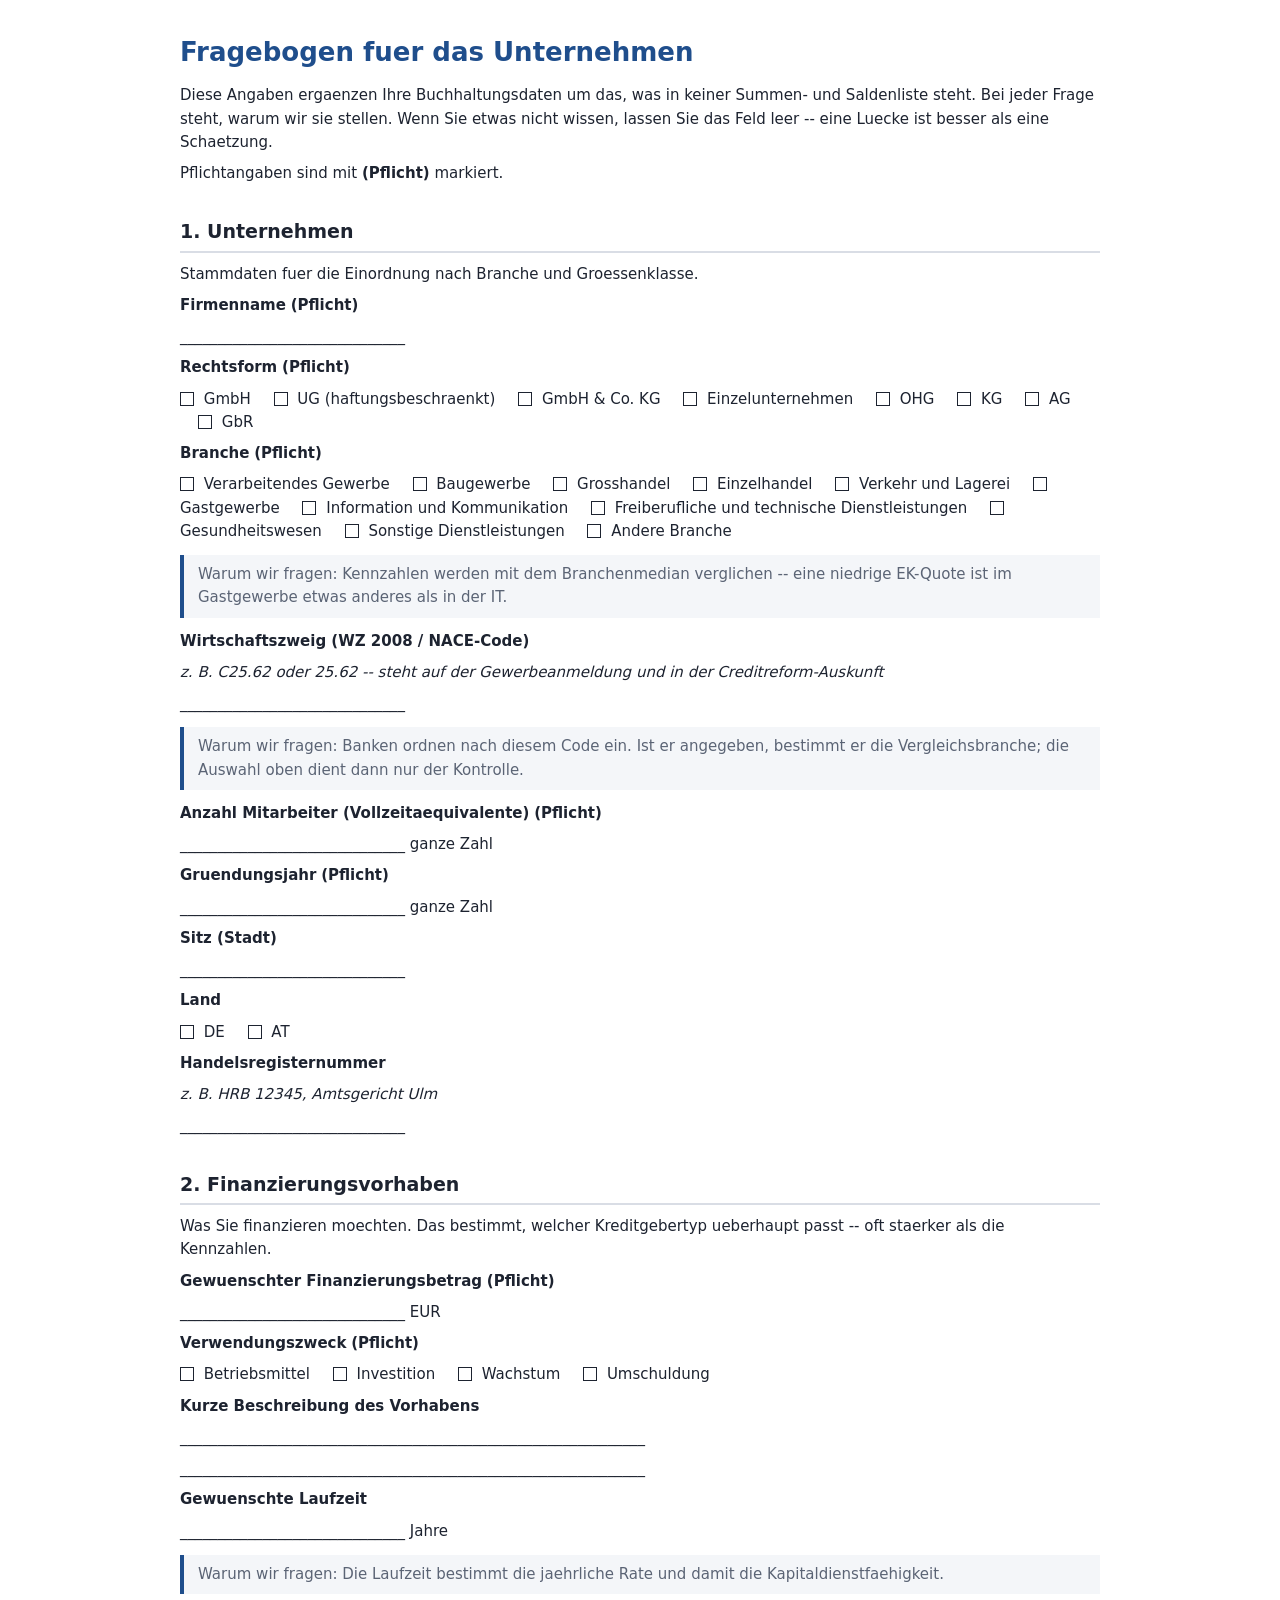
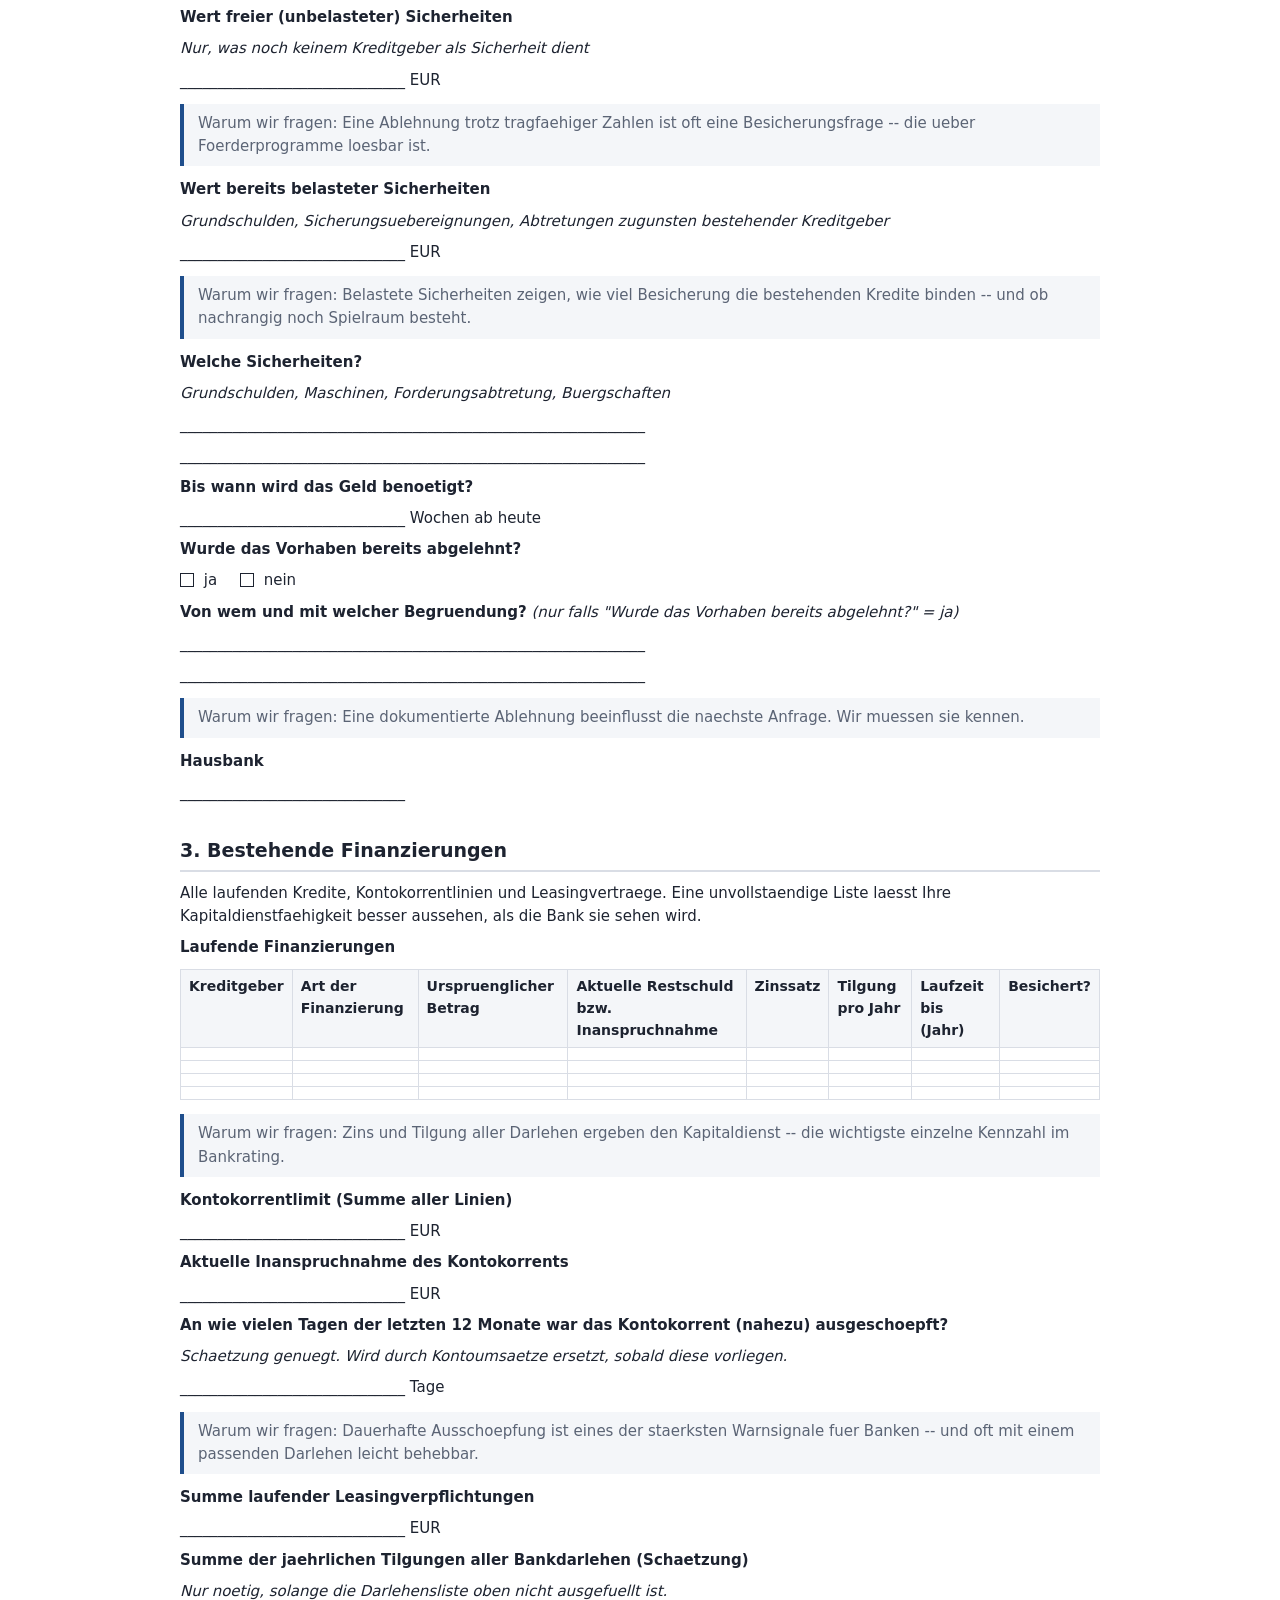
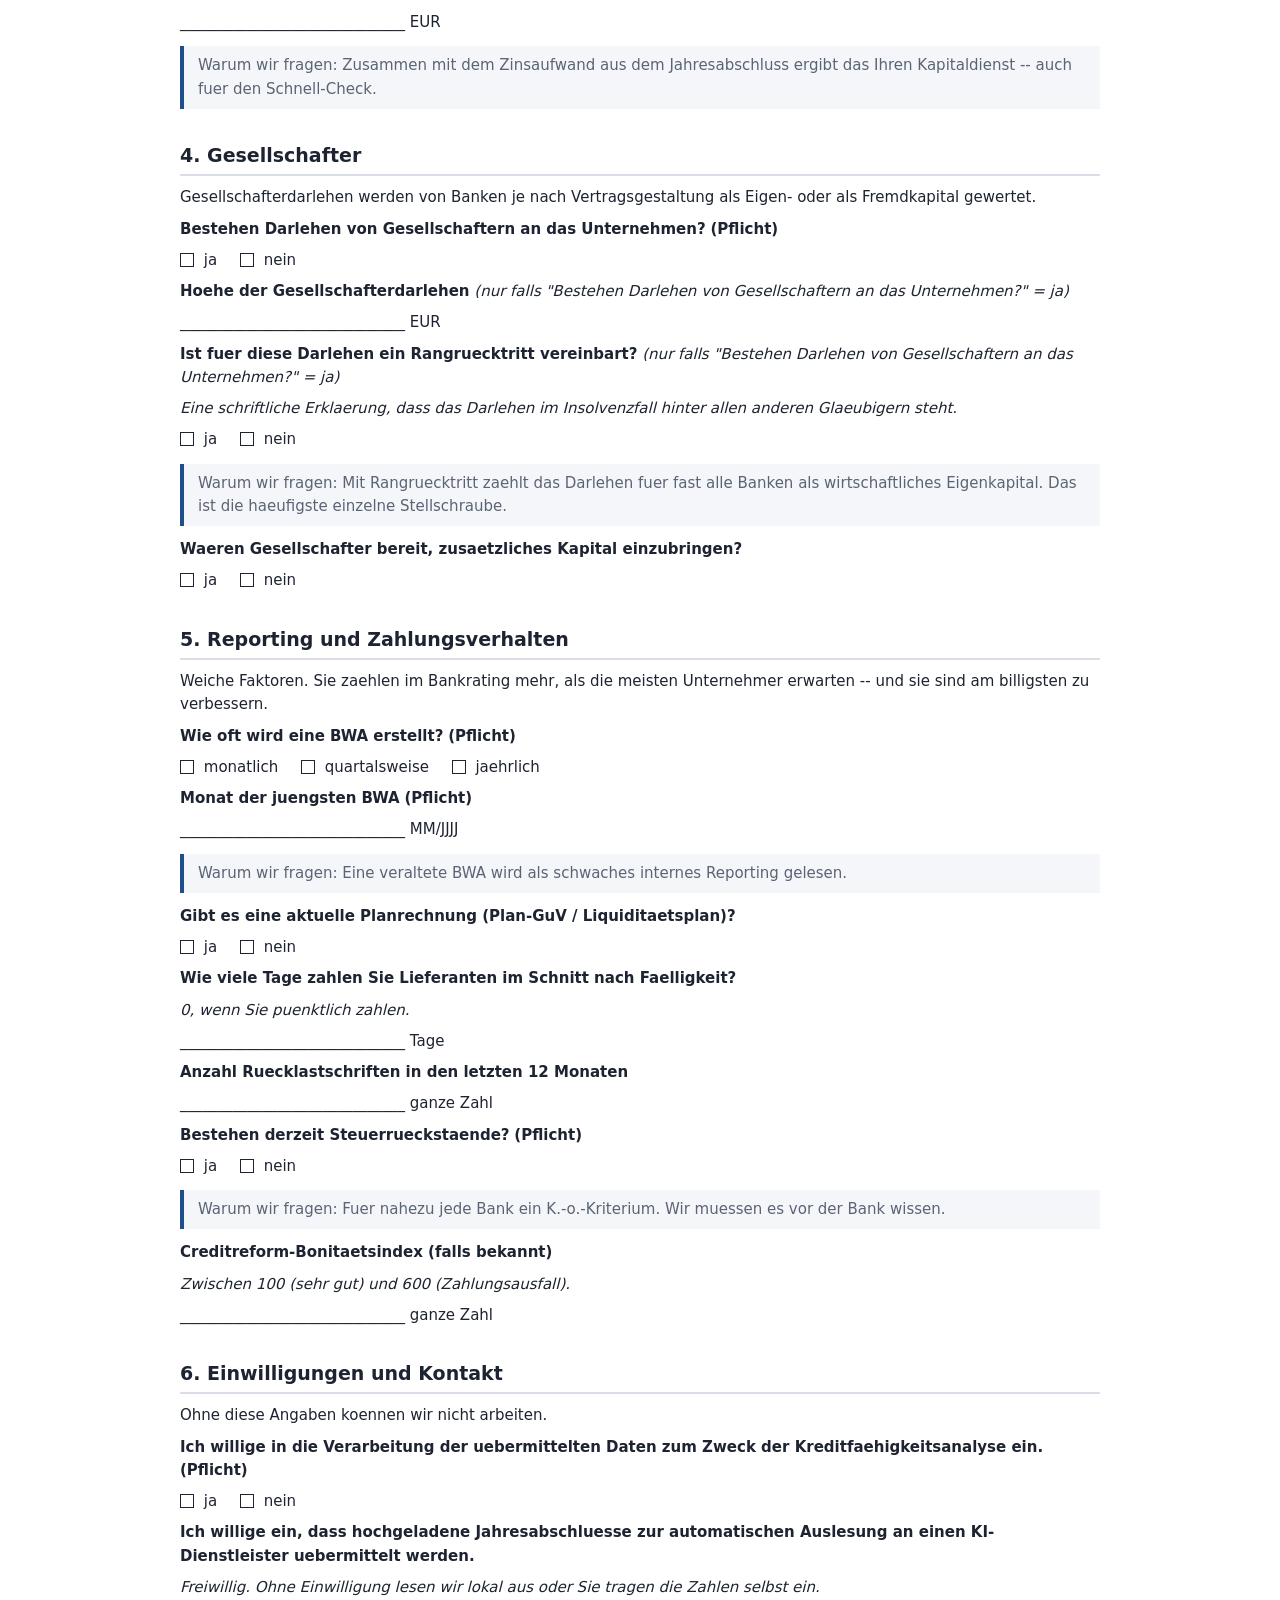
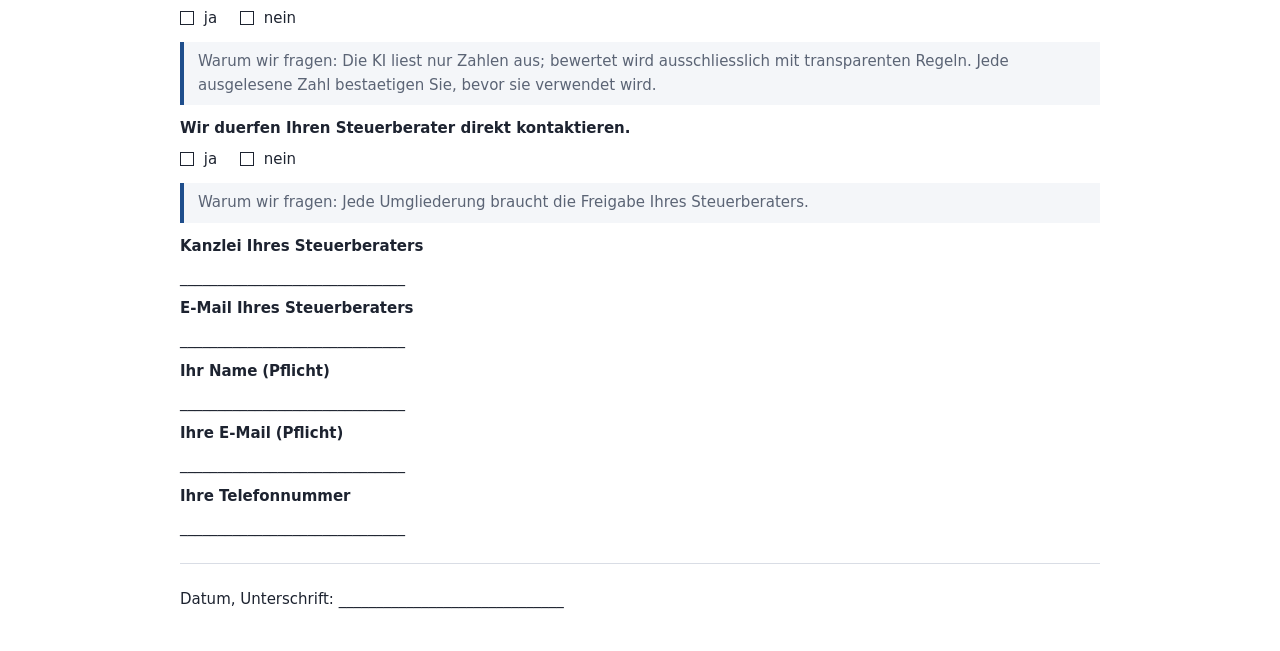
==== commit 4acd06e6: "Add cash flow statement, free vs pledged collateral, and upload notes - Document catalogue: optional" ====
--- a/docs/intake/Fragebogen_Unternehmen.html
+++ b/docs/intake/Fragebogen_Unternehmen.html
@@ -69,9 +69,14 @@
 <p><strong>Gewuenschte Laufzeit</strong></p>
 <p>______________________________ Jahre</p>
 <blockquote>Warum wir fragen: Die Laufzeit bestimmt die jaehrliche Rate und damit die Kapitaldienstfaehigkeit.</blockquote>
-<p><strong>Wert verfuegbarer Sicherheiten</strong></p>
+<p><strong>Wert freier (unbelasteter) Sicherheiten</strong></p>
+<p><em>Nur, was noch keinem Kreditgeber als Sicherheit dient</em></p>
 <p>______________________________ EUR</p>
 <blockquote>Warum wir fragen: Eine Ablehnung trotz tragfaehiger Zahlen ist oft eine Besicherungsfrage -- die ueber Foerderprogramme loesbar ist.</blockquote>
+<p><strong>Wert bereits belasteter Sicherheiten</strong></p>
+<p><em>Grundschulden, Sicherungsuebereignungen, Abtretungen zugunsten bestehender Kreditgeber</em></p>
+<p>______________________________ EUR</p>
+<blockquote>Warum wir fragen: Belastete Sicherheiten zeigen, wie viel Besicherung die bestehenden Kredite binden -- und ob nachrangig noch Spielraum besteht.</blockquote>
 <p><strong>Welche Sicherheiten?</strong></p>
 <p><em>Grundschulden, Maschinen, Forderungsabtretung, Buergschaften</em></p>
 <p>______________________________________________________________</p>
